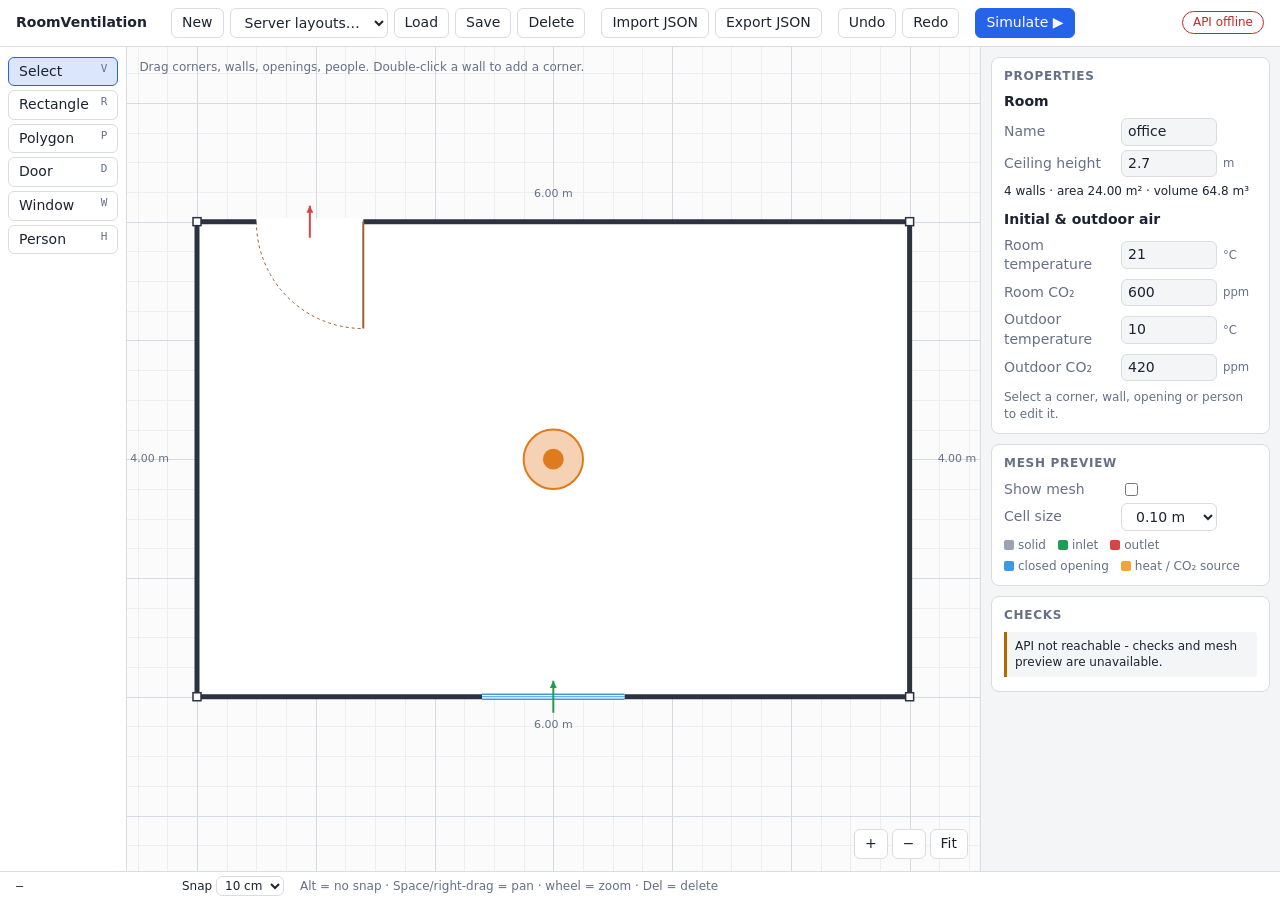
==== services/web/public/index.html @ 8167259d "Initial 2D Stuff" ====
<!doctype html>
<html lang="en">
  <head>
    <meta charset="utf-8" />
    <meta name="viewport" content="width=device-width, initial-scale=1" />
    <title>Room Layout Editor</title>
    <link rel="stylesheet" href="css/app.css" />
  </head>
  <body>
    <header class="toolbar">
      <strong class="brand">RoomVentilation</strong>
      <div class="group">
        <button id="btn-new" title="New default layout">New</button>
        <select id="server-list" title="Layouts saved on the server"><option value="">Server layouts…</option></select>
        <button id="btn-load">Load</button>
        <button id="btn-save" title="Save to server under the layout name">Save</button>
        <button id="btn-delete" title="Delete selected server layout">Delete</button>
      </div>
      <div class="group">
        <button id="btn-import">Import JSON</button>
        <button id="btn-export">Export JSON</button>
        <input id="file-input" type="file" accept=".json,application/json" hidden />
      </div>
      <div class="group">
        <button id="btn-undo" title="Undo (Ctrl+Z)">Undo</button>
        <button id="btn-redo" title="Redo (Ctrl+Y)">Redo</button>
      </div>
      <a class="button primary" href="simulate.html" title="Run the airflow simulation for this layout">Simulate ▶</a>
      <span id="api-status" class="pill">API …</span>
    </header>

    <main class="workspace">
      <nav id="tools" class="tools" aria-label="Tools"></nav>

      <section class="stage">
        <canvas id="canvas"></canvas>
        <div class="stage-controls">
          <button id="btn-zoom-in" title="Zoom in">+</button>
          <button id="btn-zoom-out" title="Zoom out">−</button>
          <button id="btn-fit" title="Fit room (F)">Fit</button>
        </div>
        <div id="tool-hint" class="tool-hint"></div>
      </section>

      <aside class="sidebar">
        <section class="card">
          <h2>Properties</h2>
          <div id="panel"></div>
        </section>
        <section class="card">
          <h2>Mesh preview</h2>
          <label class="field">
            <span>Show mesh</span>
            <input id="mesh-toggle" type="checkbox" />
          </label>
          <label class="field">
            <span>Cell size</span>
            <select id="mesh-dx">
              <option value="0.2">0.20 m</option>
              <option value="0.1" selected>0.10 m</option>
              <option value="0.05">0.05 m</option>
              <option value="0.025">0.025 m</option>
            </select>
          </label>
          <p id="mesh-info" class="info"></p>
          <ul class="legend">
            <li><i style="background: var(--solid-cell)"></i>solid</li>
            <li><i style="background: var(--inlet)"></i>inlet</li>
            <li><i style="background: var(--outlet)"></i>outlet</li>
            <li><i style="background: var(--window)"></i>closed opening</li>
            <li><i style="background: var(--heat)"></i>heat / CO₂ source</li>
          </ul>
        </section>
        <section class="card">
          <h2>Checks</h2>
          <ul id="issues" class="issues"></ul>
        </section>
      </aside>
    </main>

    <footer class="statusbar">
      <span id="cursor-pos">–</span>
      <label>Snap
        <select id="snap">
          <option value="0">off</option>
          <option value="0.05">5 cm</option>
          <option value="0.1" selected>10 cm</option>
          <option value="0.25">25 cm</option>
          <option value="0.5">50 cm</option>
        </select>
      </label>
      <span class="muted">Alt = no snap · Space/right-drag = pan · wheel = zoom · Del = delete</span>
      <span id="message" class="message"></span>
    </footer>

    <script type="module" src="js/main.js"></script>
  </body>
</html>
---- services/web/public/css/app.css ----
:root {
  color-scheme: light dark;
  --bg: #f4f5f7;
  --surface: #ffffff;
  --border: #d9dce1;
  --text: #1d2330;
  --text-muted: #667085;
  --accent: #2563eb;
  --accent-soft: #dbe6fd;
  --error: #c62828;
  --warning: #b26a00;

  /* canvas palette: must be #rrggbb, the editor appends alpha */
  --canvas-bg: #fbfbfc;
  --grid-minor: #eceef2;
  --grid-major: #d5d9e0;
  --room-fill: #ffffff;
  --wall: #2b3240;
  --window: #3b9ae1;
  --door: #a0622d;
  --person: #e07a1f;
  --inlet: #1f9d55;
  --outlet: #d64545;
  --select: #2563eb;
  --hover: #93b4f5;
  --solid-cell: #9aa3b2;
  --heat: #f2a33a;
}

@media (prefers-color-scheme: dark) {
  :root {
    --bg: #12151b;
    --surface: #1b1f27;
    --border: #2d333f;
    --text: #e6e9ef;
    --text-muted: #98a2b3;
    --accent: #6c9cff;
    --accent-soft: #24345a;
    --error: #ff6b6b;
    --warning: #f0b45a;

    --canvas-bg: #161a21;
    --grid-minor: #1f242d;
    --grid-major: #2c333e;
    --room-fill: #20252e;
    --wall: #d8dde6;
    --window: #5fb4f5;
    --door: #d79a63;
    --person: #f29a4a;
    --inlet: #3ccf7a;
    --outlet: #ff6b6b;
    --select: #6c9cff;
    --hover: #3d5a99;
    --solid-cell: #4a5262;
    --heat: #f2a33a;
  }
}

* {
  box-sizing: border-box;
}

html,
body {
  height: 100%;
  margin: 0;
}

body {
  display: grid;
  grid-template-rows: auto 1fr auto;
  background: var(--bg);
  color: var(--text);
  font: 14px/1.4 system-ui, -apple-system, 'Segoe UI', sans-serif;
}

button,
select,
input {
  font: inherit;
  color: inherit;
}

button,
select {
  background: var(--surface);
  border: 1px solid var(--border);
  border-radius: 6px;
  padding: 4px 10px;
  cursor: pointer;
}

button:hover:not(:disabled) {
  border-color: var(--accent);
}

button:disabled {
  opacity: 0.45;
  cursor: default;
}

input[type='number'],
input[type='text'] {
  background: var(--bg);
  border: 1px solid var(--border);
  border-radius: 6px;
  padding: 3px 6px;
  width: 100%;
  min-width: 0;
}

/* ---- layout --------------------------------------------------------------- */

.toolbar {
  display: flex;
  flex-wrap: wrap;
  align-items: center;
  gap: 8px 16px;
  padding: 8px 16px;
  background: var(--surface);
  border-bottom: 1px solid var(--border);
}

.brand {
  margin-right: 8px;
}

.group {
  display: flex;
  gap: 6px;
  flex-wrap: wrap;
}

.pill {
  margin-left: auto;
  font-size: 12px;
  padding: 2px 10px;
  border-radius: 999px;
  border: 1px solid var(--border);
  color: var(--text-muted);
}

.pill.ok {
  color: var(--inlet);
  border-color: var(--inlet);
}

.pill.bad {
  color: var(--error);
  border-color: var(--error);
}

.workspace {
  display: grid;
  grid-template-columns: auto 1fr 300px;
  min-height: 0;
}

.tools {
  display: flex;
  flex-direction: column;
  gap: 4px;
  padding: 10px 8px;
  background: var(--surface);
  border-right: 1px solid var(--border);
}

.tools button {
  text-align: left;
  display: flex;
  justify-content: space-between;
  gap: 12px;
}

.tools button kbd {
  font: 11px ui-monospace, monospace;
  color: var(--text-muted);
}

.tools button.active {
  background: var(--accent-soft);
  border-color: var(--accent);
}

.stage {
  position: relative;
  min-width: 0;
  min-height: 0;
}

#canvas {
  position: absolute;
  inset: 0;
  width: 100%;
  height: 100%;
  touch-action: none;
  cursor: grab;
}

#canvas[data-tool='rect'],
#canvas[data-tool='polygon'],
#canvas[data-tool='door'],
#canvas[data-tool='window'],
#canvas[data-tool='person'] {
  cursor: crosshair;
}

.stage-controls {
  position: absolute;
  right: 12px;
  bottom: 12px;
  display: flex;
  gap: 4px;
}

.tool-hint {
  position: absolute;
  left: 12px;
  top: 12px;
  right: 12px;
  pointer-events: none;
  color: var(--text-muted);
  font-size: 12px;
}

.sidebar {
  overflow-y: auto;
  padding: 10px;
  display: flex;
  flex-direction: column;
  gap: 10px;
  border-left: 1px solid var(--border);
}

.card {
  background: var(--surface);
  border: 1px solid var(--border);
  border-radius: 8px;
  padding: 10px 12px;
}

.card h2 {
  font-size: 12px;
  text-transform: uppercase;
  letter-spacing: 0.06em;
  color: var(--text-muted);
  margin: 0 0 8px;
}

.card h3 {
  font-size: 14px;
  margin: 10px 0 6px;
}

.card h3:first-child {
  margin-top: 0;
}

.field {
  display: grid;
  grid-template-columns: 1fr 96px 34px;
  align-items: center;
  gap: 6px;
  margin: 4px 0;
}

.field > span {
  color: var(--text-muted);
}

.field > small {
  color: var(--text-muted);
}

.field > input[type='checkbox'] {
  justify-self: start;
}

.info {
  margin: 6px 0;
  font-size: 12px;
}

.hint {
  margin: 8px 0 0;
  font-size: 12px;
  color: var(--text-muted);
}

.buttons {
  display: flex;
  flex-wrap: wrap;
  gap: 6px;
  margin-top: 8px;
}

.legend {
  list-style: none;
  padding: 0;
  margin: 6px 0 0;
  display: flex;
  flex-wrap: wrap;
  gap: 4px 12px;
  font-size: 12px;
  color: var(--text-muted);
}

.legend i {
  display: inline-block;
  width: 10px;
  height: 10px;
  border-radius: 2px;
  margin-right: 4px;
  vertical-align: -1px;
}

.issues {
  list-style: none;
  margin: 0;
  padding: 0;
  font-size: 12px;
}

.issues li {
  padding: 6px 8px;
  border-left: 3px solid var(--border);
  margin-bottom: 4px;
  background: var(--bg);
  border-radius: 0 4px 4px 0;
}

.issues li.error {
  border-color: var(--error);
}

.issues li.warning {
  border-color: var(--warning);
}

.issues li.ok {
  border-color: var(--inlet);
}

.issues li[data-path] {
  cursor: pointer;
}

.statusbar {
  display: flex;
  flex-wrap: wrap;
  align-items: center;
  gap: 4px 16px;
  padding: 4px 16px;
  font-size: 12px;
  background: var(--surface);
  border-top: 1px solid var(--border);
}

.statusbar select {
  padding: 1px 4px;
}

#cursor-pos {
  font-family: ui-monospace, monospace;
  min-width: 150px;
}

.muted {
  color: var(--text-muted);
}

.message {
  margin-left: auto;
}

.message.error {
  color: var(--error);
}

/* ---- narrow screens (tablets, phones) ------------------------------------- */

@media (max-width: 860px) {
  body {
    grid-template-rows: auto auto auto;
    height: auto;
  }

  .workspace {
    grid-template-columns: 1fr;
  }

  .tools {
    flex-direction: row;
    flex-wrap: wrap;
    border-right: 0;
    border-bottom: 1px solid var(--border);
  }

  .tools button kbd {
    display: none;
  }

  .stage {
    height: 65vh;
  }

  .sidebar {
    border-left: 0;
  }

  .statusbar .muted {
    display: none;
  }
}

/* ---- shared controls --------------------------------------------------------- */

a.button {
  display: inline-block;
  background: var(--surface);
  border: 1px solid var(--border);
  border-radius: 6px;
  padding: 4px 10px;
  color: inherit;
  text-decoration: none;
}

a.button:hover {
  border-color: var(--accent);
}

button.primary,
a.button.primary {
  background: var(--accent);
  border-color: var(--accent);
  color: #ffffff;
}

label.inline {
  display: flex;
  align-items: center;
  gap: 6px;
  color: var(--text-muted);
}

/* ---- live viewer ------------------------------------------------------------- */

.workspace.viewer {
  grid-template-columns: 1fr 300px;
}

#field,
#particles {
  position: absolute;
  inset: 0;
  width: 100%;
  height: 100%;
}

#particles {
  pointer-events: none;
}

.overlay-msg {
  position: absolute;
  left: 50%;
  top: 50%;
  transform: translate(-50%, -50%);
  max-width: min(480px, 90%);
  padding: 12px 16px;
  background: var(--surface);
  border: 1px solid var(--border);
  border-radius: 8px;
  text-align: center;
}

.segmented {
  display: flex;
  gap: 4px;
  margin-bottom: 8px;
}

.segmented label {
  flex: 1;
  text-align: center;
  border: 1px solid var(--border);
  border-radius: 6px;
  padding: 3px 0;
  cursor: pointer;
  font-size: 13px;
}

.segmented input {
  display: none;
}

.segmented label:has(input:checked) {
  background: var(--accent-soft);
  border-color: var(--accent);
}

.colorbar {
  margin: 4px 0 10px;
}

.colorbar .gradient {
  height: 10px;
  border-radius: 3px;
}

.colorbar .ticks {
  display: flex;
  justify-content: space-between;
  font-size: 11px;
  color: var(--text-muted);
  font-variant-numeric: tabular-nums;
}

label.check {
  display: flex;
  align-items: center;
  gap: 8px;
  margin: 4px 0;
}

.stats {
  display: grid;
  grid-template-columns: auto 1fr;
  gap: 2px 10px;
  margin: 8px 0 0;
  font-size: 12px;
}

.stats dt {
  color: var(--text-muted);
}

.stats dd {
  margin: 0;
  text-align: right;
  font-variant-numeric: tabular-nums;
}

.tips {
  margin: 0;
  padding-left: 16px;
  font-size: 12px;
  color: var(--text-muted);
}

.tips li {
  margin-bottom: 4px;
}

@media (max-width: 860px) {
  .workspace.viewer {
    grid-template-columns: 1fr;
  }
}
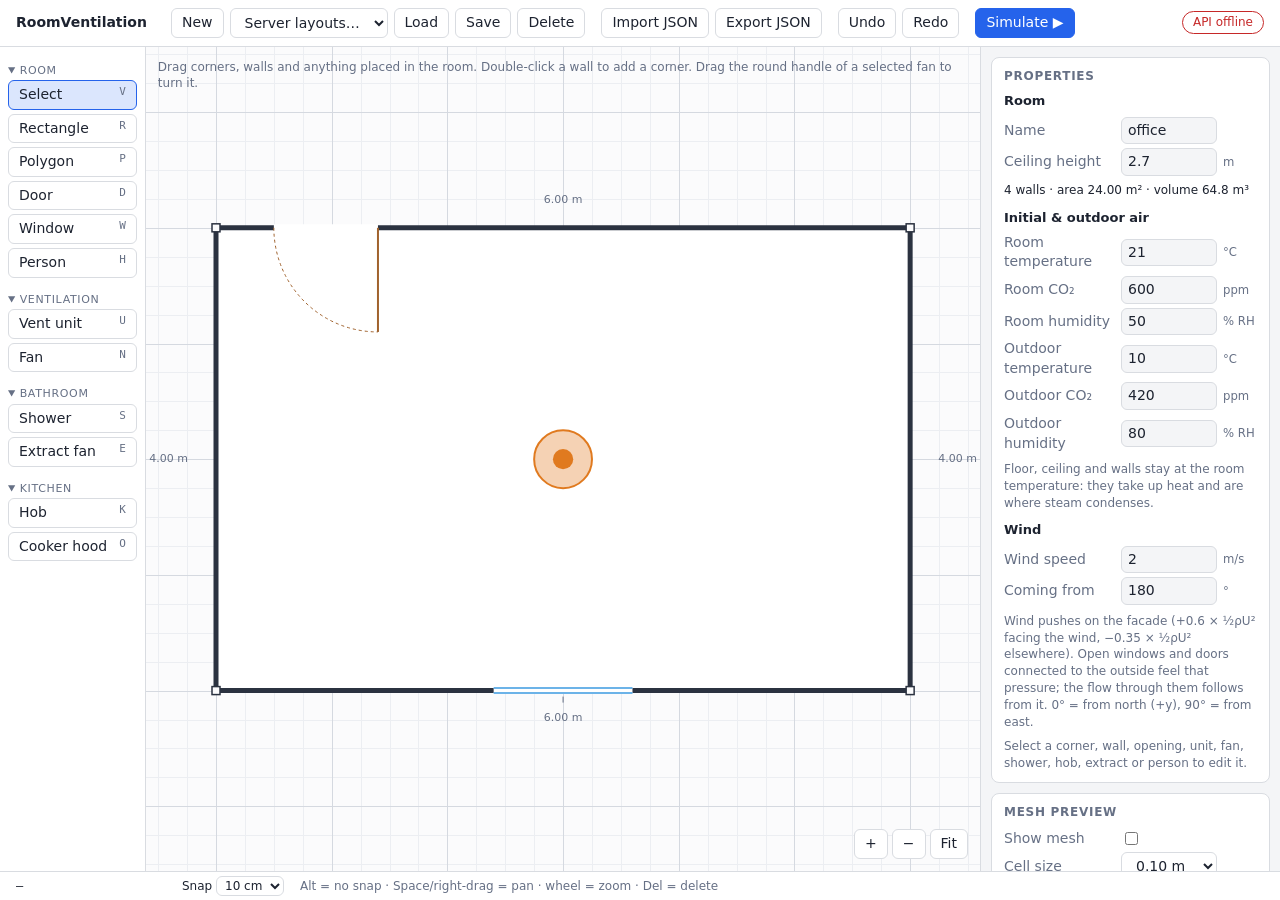
==== commit 04d5a4c3: "Upload missing stuff" ====
--- a/services/web/public/index.html
+++ b/services/web/public/index.html
@@ -65,9 +65,9 @@
           <p id="mesh-info" class="info"></p>
           <ul class="legend">
             <li><i style="background: var(--solid-cell)"></i>solid</li>
-            <li><i style="background: var(--inlet)"></i>inlet</li>
-            <li><i style="background: var(--outlet)"></i>outlet</li>
+            <li><i style="background: var(--inlet)"></i>open opening</li>
             <li><i style="background: var(--window)"></i>closed opening</li>
+            <li><i style="background: var(--vent)"></i>vent unit</li>
             <li><i style="background: var(--heat)"></i>heat / CO₂ source</li>
           </ul>
         </section>
--- a/services/web/public/css/app.css
+++ b/services/web/public/css/app.css
@@ -25,6 +25,11 @@
   --hover: #93b4f5;
   --solid-cell: #9aa3b2;
   --heat: #f2a33a;
+  --vent: #7c4dde;
+  --fan: #0f9b8e;
+  --shower: #2b8fd6;
+  --hob: #e8590c;
+  --extract: #b4469b;
 }
 
 @media (prefers-color-scheme: dark) {
@@ -53,6 +58,11 @@
     --hover: #3d5a99;
     --solid-cell: #4a5262;
     --heat: #f2a33a;
+    --vent: #a78bfa;
+    --fan: #2dd4bf;
+    --shower: #5fb4f5;
+    --hob: #ff8a3d;
+    --extract: #e879c7;
   }
 }
 
@@ -180,6 +190,30 @@
 .tools button.active {
   background: var(--accent-soft);
   border-color: var(--accent);
+}
+
+.tool-group {
+  display: flex;
+  flex-direction: column;
+  gap: 4px;
+}
+
+.tool-group summary {
+  font-size: 11px;
+  text-transform: uppercase;
+  letter-spacing: 0.06em;
+  color: var(--text-muted);
+  cursor: pointer;
+  margin: 6px 0 2px;
+}
+
+.tool-group[open] > button {
+  display: flex;
+}
+
+.tool-group > button {
+  width: 100%;
+  margin-bottom: 4px;
 }
 
 .stage {
@@ -476,12 +510,13 @@
 
 .segmented {
   display: flex;
+  flex-wrap: wrap;
   gap: 4px;
   margin-bottom: 8px;
 }
 
 .segmented label {
-  flex: 1;
+  flex: 1 1 22%;
   text-align: center;
   border: 1px solid var(--border);
   border-radius: 6px;
@@ -557,3 +592,51 @@
     grid-template-columns: 1fr;
   }
 }
+
+.stage-hint {
+  position: absolute;
+  left: 12px;
+  bottom: 8px;
+  font-size: 12px;
+  color: var(--text-muted);
+  pointer-events: none;
+}
+
+.card h3 {
+  font-size: 13px;
+}
+
+.control-row {
+  display: grid;
+  grid-template-columns: 1fr auto auto;
+  align-items: center;
+  gap: 6px;
+  margin: 4px 0;
+}
+
+.control-row small {
+  color: var(--text-muted);
+}
+
+.control-row input[type='number'] {
+  width: 80px;
+}
+
+.control-row .flow {
+  font-variant-numeric: tabular-nums;
+}
+
+button.toggle {
+  min-width: 70px;
+  padding: 2px 8px;
+  font-size: 13px;
+}
+
+button.toggle.on {
+  background: var(--accent-soft);
+  border-color: var(--accent);
+}
+
+#notes:not(:empty) {
+  margin-top: 8px;
+}
